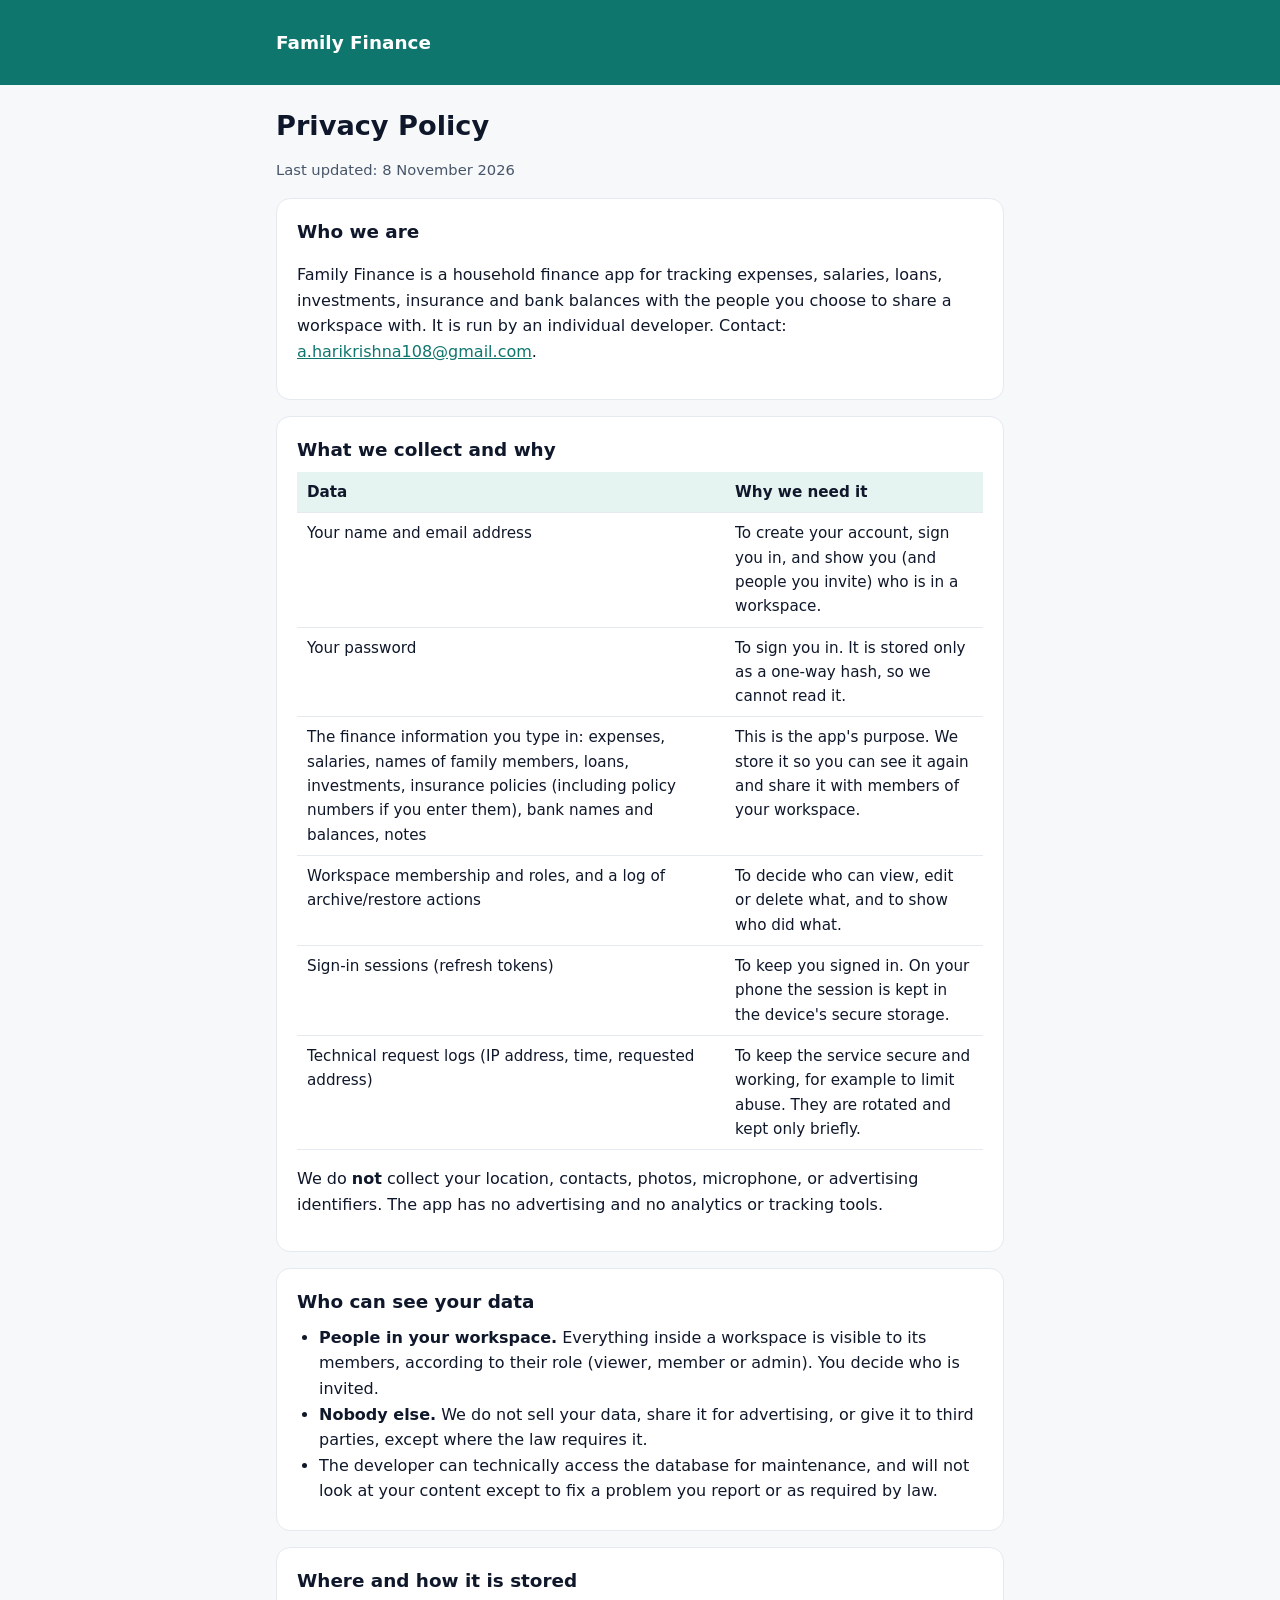
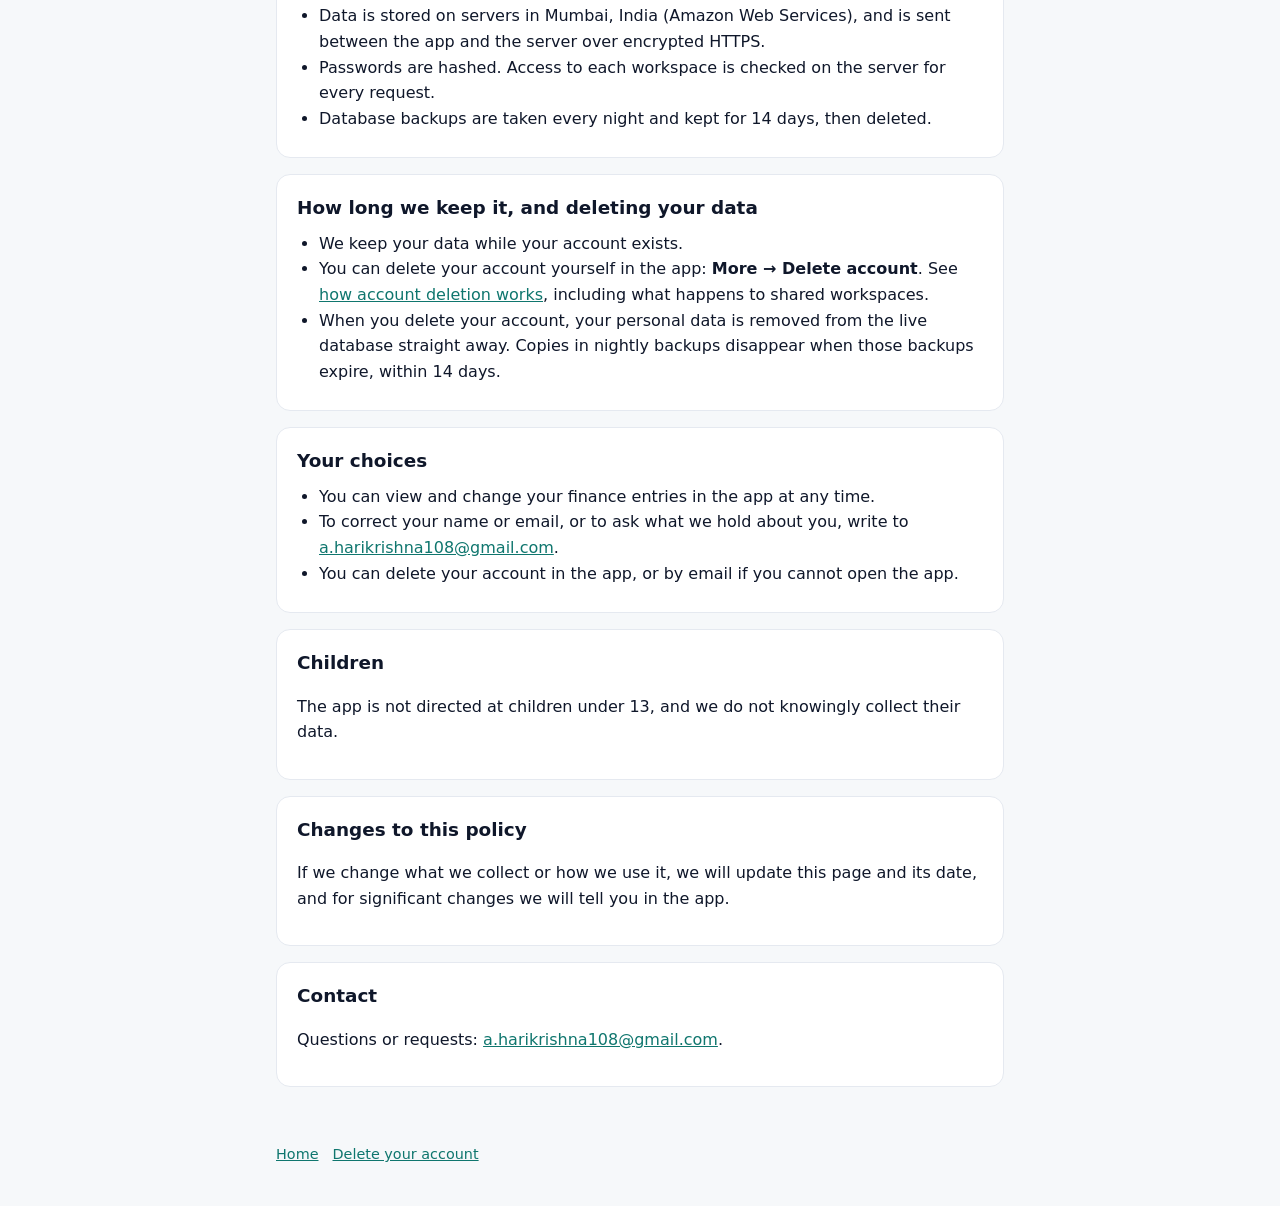
==== privacy.html @ ba408276 "Add privacy policy and account deletion pages Public pages required by Google Play: privacy policy, " ====
<!doctype html>
<html lang="en">
<head>
<meta charset="utf-8">
<meta name="viewport" content="width=device-width, initial-scale=1">
<title>Privacy Policy - Family Finance</title>
<meta name="description" content="How the Family Finance app collects, uses, stores and deletes your data.">
<link rel="stylesheet" href="style.css">
</head>
<body>
<header><div class="wrap"><a href="index.html">Family Finance</a></div></header>
<main>
<h1>Privacy Policy</h1>
<p class="dim">Last updated: 8 November 2026</p>

<section>
<h2>Who we are</h2>
<p>Family Finance is a household finance app for tracking expenses, salaries, loans, investments, insurance and bank balances with the people you choose to share a workspace with. It is run by an individual developer. Contact: <a href="mailto:a.harikrishna108@gmail.com">a.harikrishna108@gmail.com</a>.</p>
</section>

<section>
<h2>What we collect and why</h2>
<table>
<tr><th>Data</th><th>Why we need it</th></tr>
<tr><td>Your name and email address</td><td>To create your account, sign you in, and show you (and people you invite) who is in a workspace.</td></tr>
<tr><td>Your password</td><td>To sign you in. It is stored only as a one-way hash, so we cannot read it.</td></tr>
<tr><td>The finance information you type in: expenses, salaries, names of family members, loans, investments, insurance policies (including policy numbers if you enter them), bank names and balances, notes</td><td>This is the app's purpose. We store it so you can see it again and share it with members of your workspace.</td></tr>
<tr><td>Workspace membership and roles, and a log of archive/restore actions</td><td>To decide who can view, edit or delete what, and to show who did what.</td></tr>
<tr><td>Sign-in sessions (refresh tokens)</td><td>To keep you signed in. On your phone the session is kept in the device's secure storage.</td></tr>
<tr><td>Technical request logs (IP address, time, requested address)</td><td>To keep the service secure and working, for example to limit abuse. They are rotated and kept only briefly.</td></tr>
</table>
<p>We do <strong>not</strong> collect your location, contacts, photos, microphone, or advertising identifiers. The app has no advertising and no analytics or tracking tools.</p>
</section>

<section>
<h2>Who can see your data</h2>
<ul>
<li><strong>People in your workspace.</strong> Everything inside a workspace is visible to its members, according to their role (viewer, member or admin). You decide who is invited.</li>
<li><strong>Nobody else.</strong> We do not sell your data, share it for advertising, or give it to third parties, except where the law requires it.</li>
<li>The developer can technically access the database for maintenance, and will not look at your content except to fix a problem you report or as required by law.</li>
</ul>
</section>

<section>
<h2>Where and how it is stored</h2>
<ul>
<li>Data is stored on servers in Mumbai, India (Amazon Web Services), and is sent between the app and the server over encrypted HTTPS.</li>
<li>Passwords are hashed. Access to each workspace is checked on the server for every request.</li>
<li>Database backups are taken every night and kept for 14 days, then deleted.</li>
</ul>
</section>

<section>
<h2>How long we keep it, and deleting your data</h2>
<ul>
<li>We keep your data while your account exists.</li>
<li>You can delete your account yourself in the app: <strong>More &rarr; Delete account</strong>. See <a href="delete-account.html">how account deletion works</a>, including what happens to shared workspaces.</li>
<li>When you delete your account, your personal data is removed from the live database straight away. Copies in nightly backups disappear when those backups expire, within 14 days.</li>
</ul>
</section>

<section>
<h2>Your choices</h2>
<ul>
<li>You can view and change your finance entries in the app at any time.</li>
<li>To correct your name or email, or to ask what we hold about you, write to <a href="mailto:a.harikrishna108@gmail.com">a.harikrishna108@gmail.com</a>.</li>
<li>You can delete your account in the app, or by email if you cannot open the app.</li>
</ul>
</section>

<section>
<h2>Children</h2>
<p>The app is not directed at children under 13, and we do not knowingly collect their data.</p>
</section>

<section>
<h2>Changes to this policy</h2>
<p>If we change what we collect or how we use it, we will update this page and its date, and for significant changes we will tell you in the app.</p>
</section>

<section>
<h2>Contact</h2>
<p>Questions or requests: <a href="mailto:a.harikrishna108@gmail.com">a.harikrishna108@gmail.com</a>.</p>
</section>
</main>
<footer><nav><a href="index.html">Home</a><a href="delete-account.html">Delete your account</a></nav></footer>
</body>
</html>
---- style.css ----
:root { --bg:#f6f8fa; --card:#fff; --text:#0f172a; --dim:#475569; --line:#e5e9f0; --brand:#0f766e; --brand-soft:#e6f4f1; --warn-bg:#fef3c7; --warn:#92400e; }
@media (prefers-color-scheme: dark) { :root { --bg:#0b1220; --card:#121a2b; --text:#e8eef8; --dim:#9fb0c8; --line:#223048; --brand:#2dd4bf; --brand-soft:#0f2a2a; --warn-bg:#3a2a08; --warn:#fcd34d; } }
* { box-sizing: border-box; }
body { margin:0; background:var(--bg); color:var(--text); font:16px/1.6 system-ui,-apple-system,"Segoe UI",Roboto,sans-serif; }
header { background:var(--brand); color:#fff; padding:28px 16px; }
header .wrap, main, footer { max-width:760px; margin:0 auto; padding:0 16px; }
header a { color:#fff; text-decoration:none; font-weight:700; font-size:1.15rem; }
main { padding-top:24px; padding-bottom:40px; }
section { background:var(--card); border:1px solid var(--line); border-radius:14px; padding:18px 20px; margin:16px 0; }
h1 { font-size:1.7rem; line-height:1.25; margin:0 0 4px; }
h2 { font-size:1.15rem; margin:0 0 8px; }
p, li { color:var(--text); }
.dim { color:var(--dim); font-size:.92rem; }
ul, ol { padding-left:22px; margin:8px 0; }
a { color:var(--brand); }
table { border-collapse:collapse; width:100%; font-size:.95rem; }
th, td { text-align:left; padding:8px 10px; border-bottom:1px solid var(--line); vertical-align:top; }
th { background:var(--brand-soft); }
.note { background:var(--warn-bg); color:var(--warn); border-radius:10px; padding:10px 14px; }
nav a { margin-right:14px; }
footer { padding-bottom:40px; color:var(--dim); font-size:.9rem; }
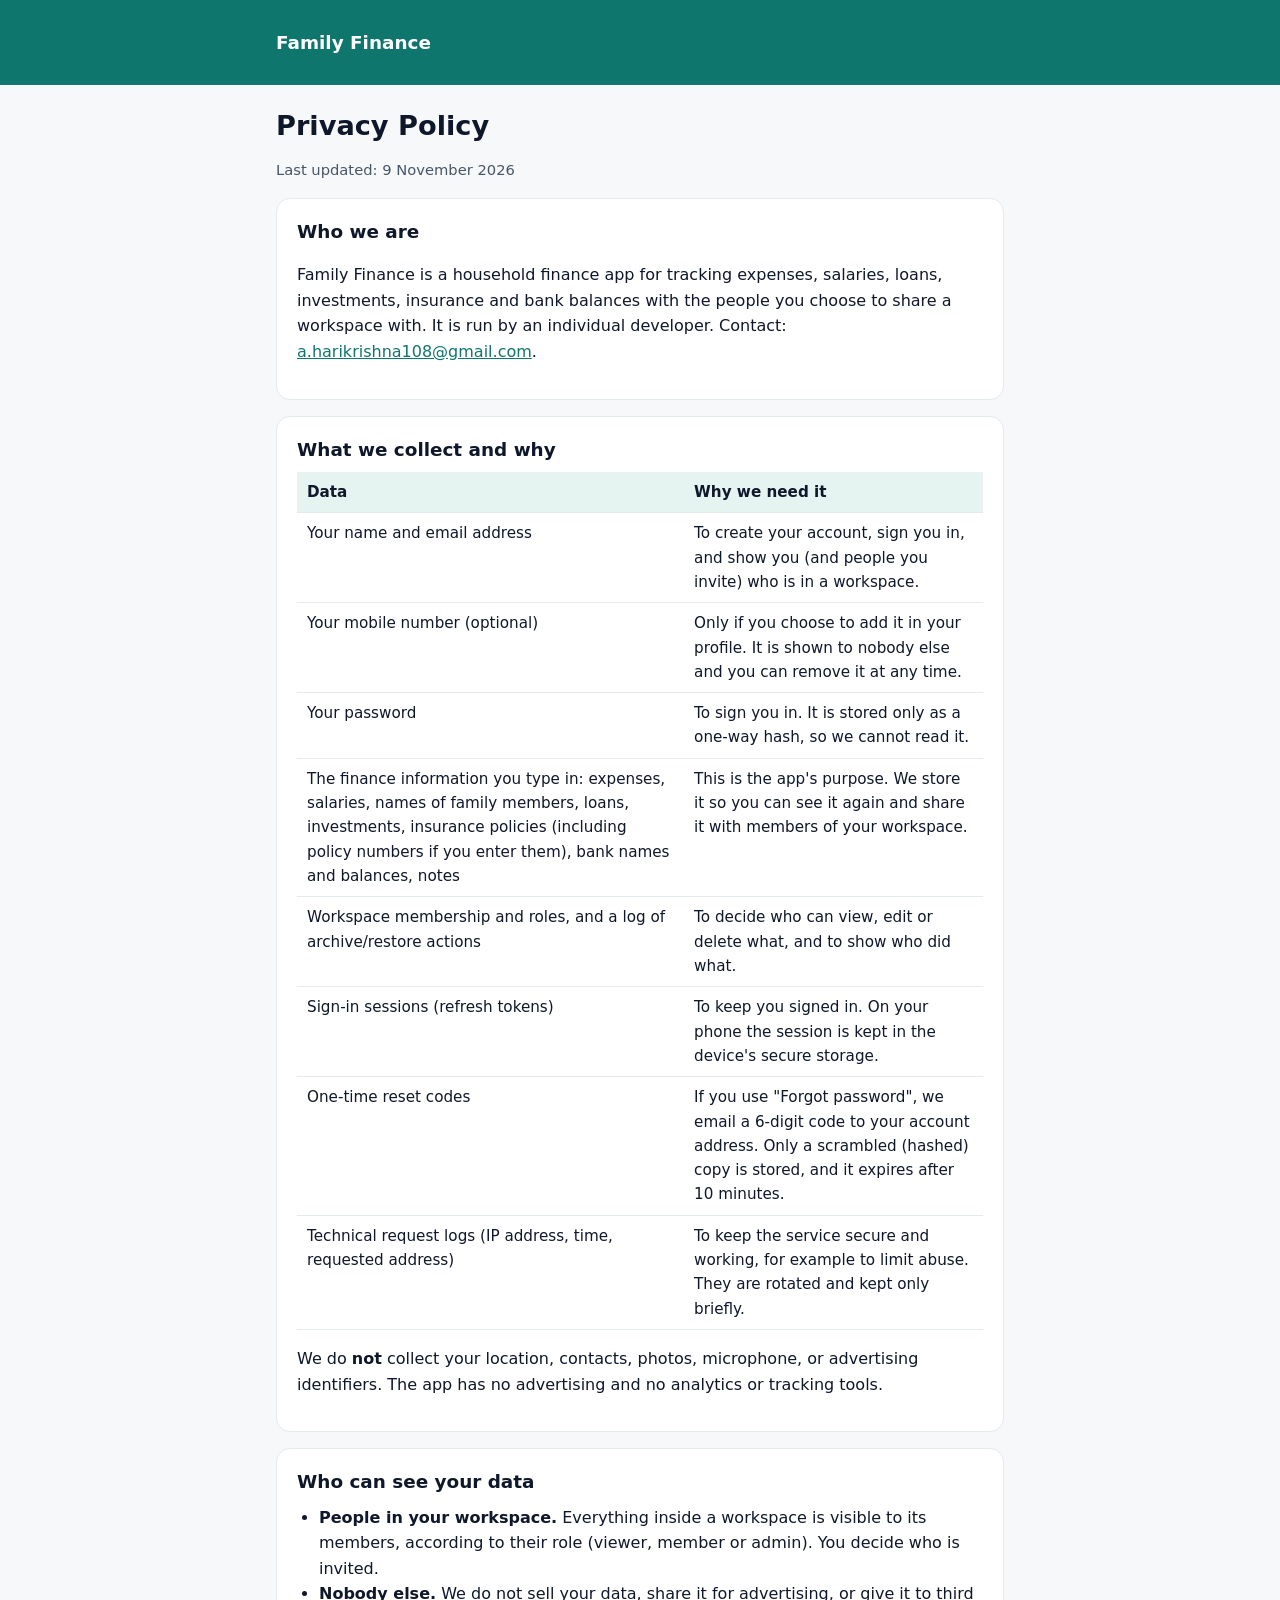
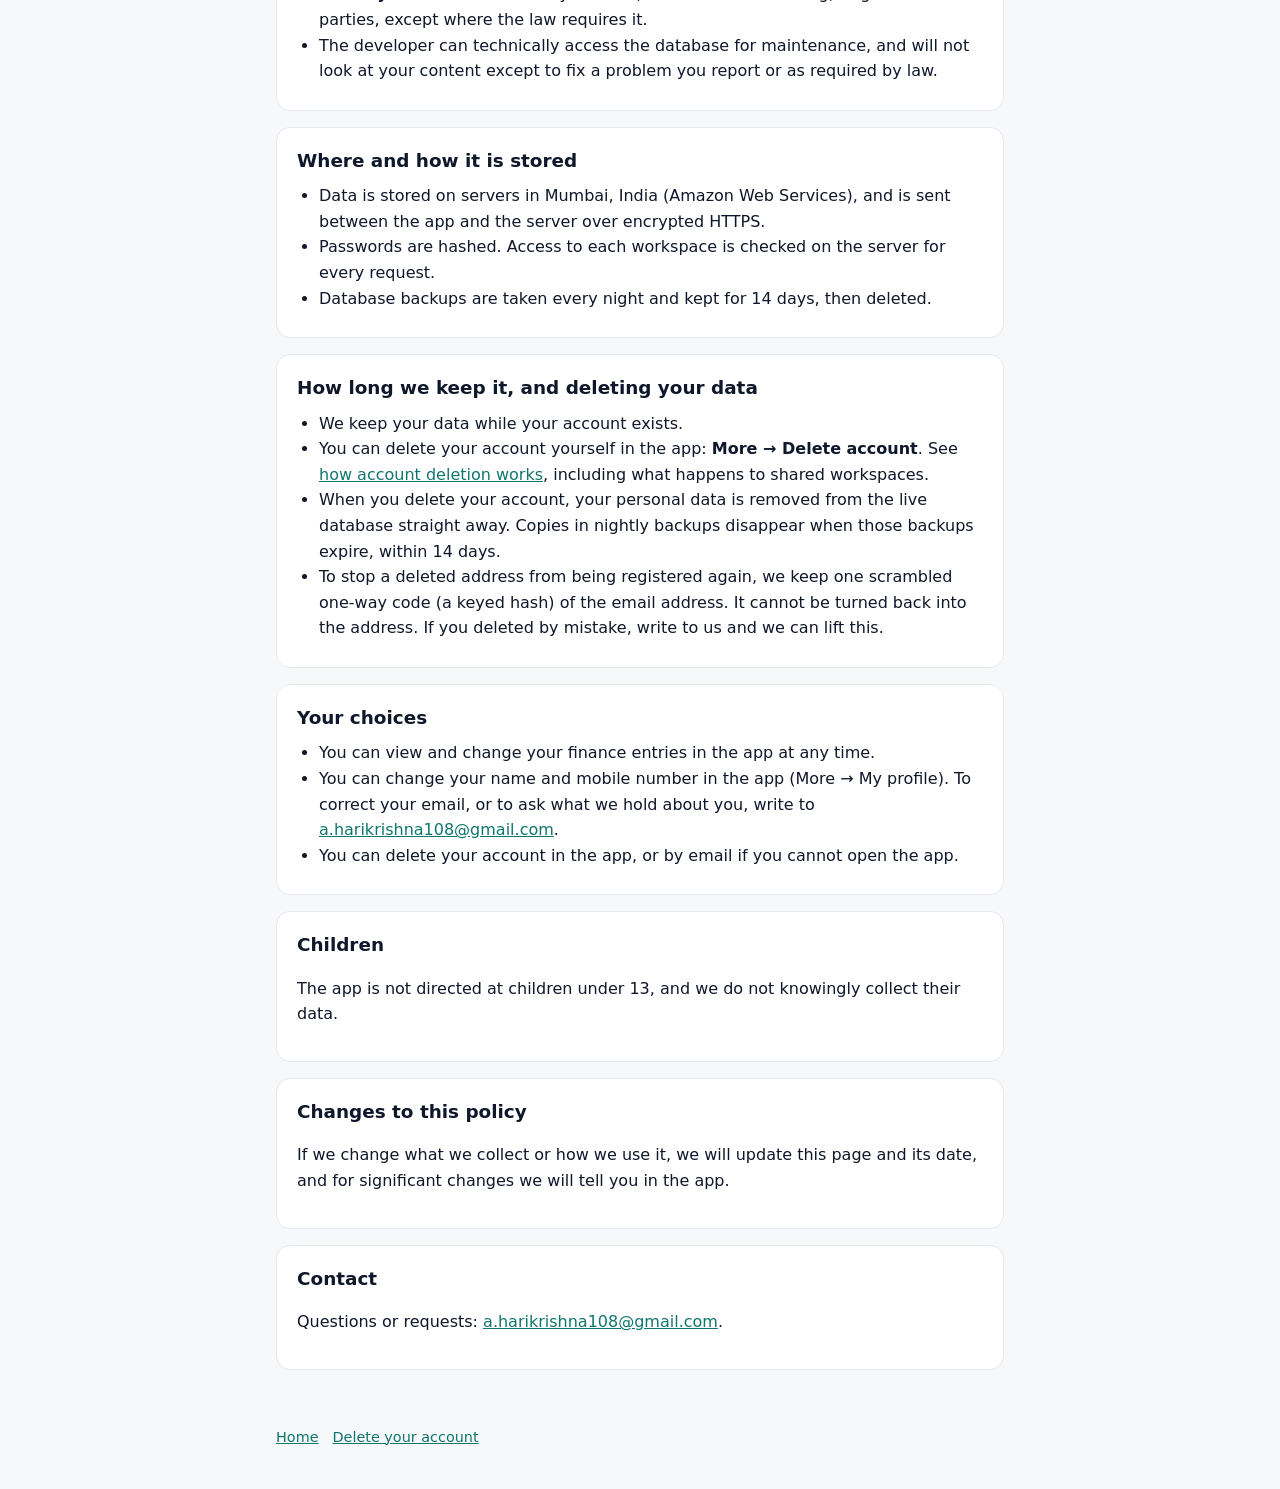
==== commit b22d1593: "Privacy pages: mobile number, reset codes, deleted-email hash Co-Authored-By: Claude Sonnet 5.5 <nor" ====
--- a/privacy.html
+++ b/privacy.html
@@ -11,7 +11,7 @@
 <header><div class="wrap"><a href="index.html">Family Finance</a></div></header>
 <main>
 <h1>Privacy Policy</h1>
-<p class="dim">Last updated: 8 November 2026</p>
+<p class="dim">Last updated: 9 November 2026</p>
 
 <section>
 <h2>Who we are</h2>
@@ -23,10 +23,12 @@
 <table>
 <tr><th>Data</th><th>Why we need it</th></tr>
 <tr><td>Your name and email address</td><td>To create your account, sign you in, and show you (and people you invite) who is in a workspace.</td></tr>
+<tr><td>Your mobile number (optional)</td><td>Only if you choose to add it in your profile. It is shown to nobody else and you can remove it at any time.</td></tr>
 <tr><td>Your password</td><td>To sign you in. It is stored only as a one-way hash, so we cannot read it.</td></tr>
 <tr><td>The finance information you type in: expenses, salaries, names of family members, loans, investments, insurance policies (including policy numbers if you enter them), bank names and balances, notes</td><td>This is the app's purpose. We store it so you can see it again and share it with members of your workspace.</td></tr>
 <tr><td>Workspace membership and roles, and a log of archive/restore actions</td><td>To decide who can view, edit or delete what, and to show who did what.</td></tr>
 <tr><td>Sign-in sessions (refresh tokens)</td><td>To keep you signed in. On your phone the session is kept in the device's secure storage.</td></tr>
+<tr><td>One-time reset codes</td><td>If you use "Forgot password", we email a 6-digit code to your account address. Only a scrambled (hashed) copy is stored, and it expires after 10 minutes.</td></tr>
 <tr><td>Technical request logs (IP address, time, requested address)</td><td>To keep the service secure and working, for example to limit abuse. They are rotated and kept only briefly.</td></tr>
 </table>
 <p>We do <strong>not</strong> collect your location, contacts, photos, microphone, or advertising identifiers. The app has no advertising and no analytics or tracking tools.</p>
@@ -56,6 +58,7 @@
 <li>We keep your data while your account exists.</li>
 <li>You can delete your account yourself in the app: <strong>More &rarr; Delete account</strong>. See <a href="delete-account.html">how account deletion works</a>, including what happens to shared workspaces.</li>
 <li>When you delete your account, your personal data is removed from the live database straight away. Copies in nightly backups disappear when those backups expire, within 14 days.</li>
+<li>To stop a deleted address from being registered again, we keep one scrambled one-way code (a keyed hash) of the email address. It cannot be turned back into the address. If you deleted by mistake, write to us and we can lift this.</li>
 </ul>
 </section>
 
@@ -63,7 +66,7 @@
 <h2>Your choices</h2>
 <ul>
 <li>You can view and change your finance entries in the app at any time.</li>
-<li>To correct your name or email, or to ask what we hold about you, write to <a href="mailto:a.harikrishna108@gmail.com">a.harikrishna108@gmail.com</a>.</li>
+<li>You can change your name and mobile number in the app (More → My profile). To correct your email, or to ask what we hold about you, write to <a href="mailto:a.harikrishna108@gmail.com">a.harikrishna108@gmail.com</a>.</li>
 <li>You can delete your account in the app, or by email if you cannot open the app.</li>
 </ul>
 </section>
